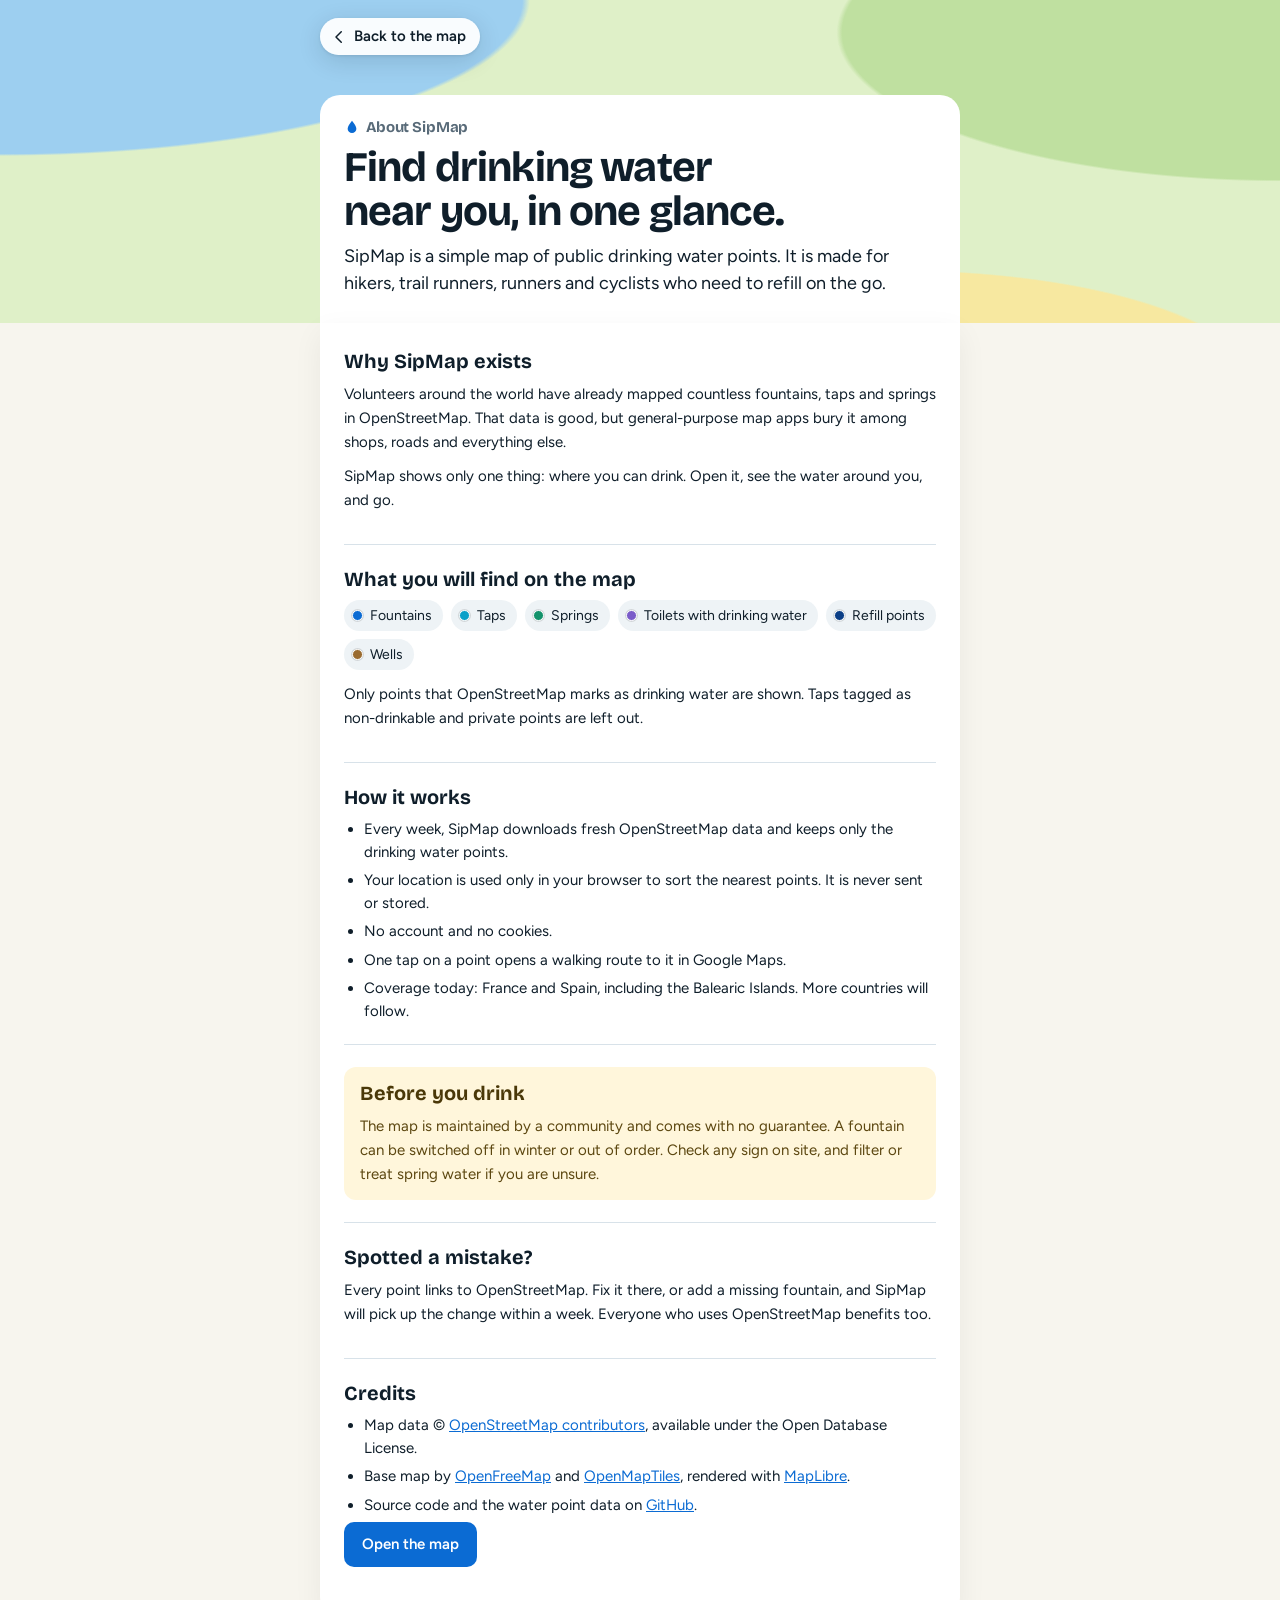
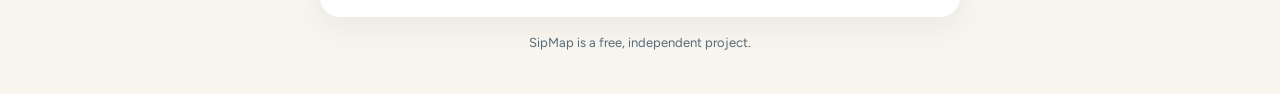
==== site/about.html @ e87b002d "Interface plus épurée : menu (installer, À propos), page About en anglais, crédits discrets ; Action" ====
<!doctype html>
<html lang="en">
<head>
  <meta charset="utf-8">
  <meta name="viewport" content="width=device-width, initial-scale=1, viewport-fit=cover">
  <title>About SipMap</title>
  <meta name="description" content="SipMap shows drinking water points around you on a clean map, using OpenStreetMap data. Built for hikers, trail runners, runners and cyclists.">
  <meta name="theme-color" content="#0b6bd3">
  <link rel="manifest" href="manifest.webmanifest">
  <link rel="icon" href="icon.svg" type="image/svg+xml">
  <link rel="preconnect" href="https://fonts.googleapis.com">
  <link rel="preconnect" href="https://fonts.gstatic.com" crossorigin>
  <link rel="stylesheet" href="https://fonts.googleapis.com/css2?family=Bricolage+Grotesque:opsz,wght@12..96,600;12..96,700&family=Figtree:wght@400;500;600&display=swap">
  <link rel="stylesheet" href="style.css">
  <style>
    /* Page de lecture : une colonne étroite, la carte se devine dans le bandeau du haut. */
    html, body { height: auto; }
    body { overflow: auto; background: var(--paper, #f7f5ee); }
    :root { --paper: #f7f5ee; --forest: #bfe0a0; --sand: #f7e8a0; --water: #9dcff0; }
    .band {
      background:
        radial-gradient(120% 140% at 0% 0%, var(--water) 0 34%, transparent 34.5%),
        radial-gradient(90% 120% at 100% 10%, var(--forest) 0 38%, transparent 38.5%),
        radial-gradient(70% 90% at 70% 120%, var(--sand) 0 40%, transparent 40.5%),
        #dff0c8;
      padding: calc(18px + env(safe-area-inset-top, 0px)) max(16px, env(safe-area-inset-right, 0px)) 0 max(16px, env(safe-area-inset-left, 0px));
    }
    .band-inner { max-width: 640px; margin: 0 auto; }
    .back {
      display: inline-flex;
      align-items: center;
      gap: 6px;
      padding: 8px 14px 8px 10px;
      background: var(--panel);
      border-radius: 999px;
      box-shadow: var(--shadow);
      color: var(--ink);
      font-weight: 600;
      text-decoration: none;
    }
    .back svg { width: 18px; height: 18px; fill: none; stroke: var(--ink); stroke-width: 2; stroke-linecap: round; stroke-linejoin: round; }
    .hero {
      margin-top: 40px;
      padding: 24px 24px 26px;
      background: var(--panel-solid);
      border-radius: 20px 20px 0 0;
    }
    .hero .brand-mark { font-size: 15px; color: var(--muted); }
    .hero .brand-mark svg { width: 16px; height: 16px; }
    h1 {
      margin: 10px 0 10px;
      font: 700 clamp(30px, 7vw, 42px)/1.05 var(--font-display);
      letter-spacing: -0.02em;
      text-wrap: balance;
    }
    .lead { margin: 0; font-size: 18px; line-height: 1.5; color: var(--ink); max-width: 34em; }
    main {
      padding: 0 max(16px, env(safe-area-inset-right, 0px)) calc(40px + env(safe-area-inset-bottom, 0px)) max(16px, env(safe-area-inset-left, 0px));
    }
    .content {
      max-width: 640px;
      margin: 0 auto;
      padding: 4px 24px 28px;
      background: var(--panel-solid);
      border-radius: 0 0 20px 20px;
      box-shadow: 0 10px 30px rgba(15, 30, 42, 0.06);
    }
    section + section { border-top: 1px solid var(--line); }
    section { padding: 22px 0; }
    h2 { margin: 0 0 8px; font: 700 20px/1.25 var(--font-display); }
    p { margin: 0 0 10px; line-height: 1.6; max-width: 62ch; }
    ul { margin: 0; padding-left: 20px; display: grid; gap: 6px; line-height: 1.5; }
    .types { list-style: none; padding: 0; display: flex; flex-wrap: wrap; gap: 8px; margin-top: 4px; }
    .types li {
      display: inline-flex;
      align-items: center;
      gap: 7px;
      padding: 5px 11px 5px 8px;
      background: var(--bg);
      border-radius: 999px;
      font-size: 14px;
    }
    .types .dot { width: 11px; height: 11px; border-width: 1.5px; }
    .warn {
      padding: 14px 16px;
      background: #fff6db;
      border-radius: 12px;
      color: #5c4710;
    }
    .warn h2 { color: #4a3808; }
    .cta {
      display: inline-block;
      margin-top: 6px;
      padding: 12px 18px;
      background: var(--accent);
      color: #fff;
      border-radius: 10px;
      font-weight: 600;
      text-decoration: none;
    }
    .foot { max-width: 640px; margin: 16px auto 0; color: var(--muted); font-size: 13px; text-align: center; }
    .foot a { color: inherit; }
  </style>
</head>
<body>
  <div class="band">
    <div class="band-inner">
      <a class="back" href="./">
        <svg viewBox="0 0 24 24" aria-hidden="true"><path d="M15 5l-7 7 7 7"/></svg>
        Back to the map
      </a>
      <div class="hero">
        <div class="brand-mark">
          <svg viewBox="0 0 24 24" aria-hidden="true"><path d="M12 2.5c3.6 4.6 6.5 8.4 6.5 12A6.5 6.5 0 0 1 5.5 14.5c0-3.6 2.9-7.4 6.5-12z"/></svg>
          <span>About SipMap</span>
        </div>
        <h1>Find drinking water near you, in one glance.</h1>
        <p class="lead">SipMap is a simple map of public drinking water points. It is made for hikers, trail runners, runners and cyclists who need to refill on the go.</p>
      </div>
    </div>
  </div>

  <main>
    <div class="content">
      <section>
        <h2>Why SipMap exists</h2>
        <p>Volunteers around the world have already mapped countless fountains, taps and springs in OpenStreetMap. That data is good, but general-purpose map apps bury it among shops, roads and everything else.</p>
        <p>SipMap shows only one thing: where you can drink. Open it, see the water around you, and go.</p>
      </section>

      <section>
        <h2>What you will find on the map</h2>
        <ul class="types">
          <li><span class="dot" style="background:#0b6bd3"></span>Fountains</li>
          <li><span class="dot" style="background:#0aa0c8"></span>Taps</li>
          <li><span class="dot" style="background:#13926b"></span>Springs</li>
          <li><span class="dot" style="background:#7a5cc9"></span>Toilets with drinking water</li>
          <li><span class="dot" style="background:#0b3f86"></span>Refill points</li>
          <li><span class="dot" style="background:#9a6b2f"></span>Wells</li>
        </ul>
        <p style="margin-top:12px">Only points that OpenStreetMap marks as drinking water are shown. Taps tagged as non-drinkable and private points are left out.</p>
      </section>

      <section>
        <h2>How it works</h2>
        <ul>
          <li>Every week, SipMap downloads fresh OpenStreetMap data and keeps only the drinking water points.</li>
          <li>Your location is used only in your browser to sort the nearest points. It is never sent or stored.</li>
          <li>No account and no cookies.</li>
          <li>One tap on a point opens a walking route to it in Google Maps.</li>
          <li>Coverage today: France and Spain, including the Balearic Islands. More countries will follow.</li>
        </ul>
      </section>

      <section>
        <div class="warn">
          <h2>Before you drink</h2>
          <p style="margin:0">The map is maintained by a community and comes with no guarantee. A fountain can be switched off in winter or out of order. Check any sign on site, and filter or treat spring water if you are unsure.</p>
        </div>
      </section>

      <section>
        <h2>Spotted a mistake?</h2>
        <p>Every point links to OpenStreetMap. Fix it there, or add a missing fountain, and SipMap will pick up the change within a week. Everyone who uses OpenStreetMap benefits too.</p>
      </section>

      <section>
        <h2>Credits</h2>
        <ul>
          <li>Map data © <a href="https://www.openstreetmap.org/copyright" target="_blank" rel="noopener">OpenStreetMap contributors</a>, available under the Open Database License.</li>
          <li>Base map by <a href="https://openfreemap.org" target="_blank" rel="noopener">OpenFreeMap</a> and <a href="https://www.openmaptiles.org/" target="_blank" rel="noopener">OpenMapTiles</a>, rendered with <a href="https://maplibre.org" target="_blank" rel="noopener">MapLibre</a>.</li>
          <li>Source code and the water point data on <a href="https://github.com/P13K/sipmap" target="_blank" rel="noopener">GitHub</a>.</li>
        </ul>
        <a class="cta" href="./">Open the map</a>
      </section>
    </div>
    <p class="foot">SipMap is a free, independent project.</p>
  </main>
</body>
</html>
---- site/style.css ----
/* Interface toujours claire, lisible en plein soleil. Carte plein écran ; l'interface flotte au-dessus en trois éléments : marque, contrôles, liste des plus proches. */
:root {
  --bg: #eef3f6;
  --panel: rgba(255, 255, 255, 0.94);
  --panel-solid: #ffffff;
  --ink: #0f1e2a;
  --muted: #586a78;
  --line: #d8e2e9;
  --accent: #0b6bd3;
  --accent-soft: #e3effc;
  --shadow: 0 6px 24px rgba(15, 30, 42, 0.14), 0 1px 3px rgba(15, 30, 42, 0.1);
  --font-display: "Bricolage Grotesque", "Avenir Next", "Segoe UI", system-ui, sans-serif;
  --font-ui: "Figtree", "Segoe UI", system-ui, -apple-system, sans-serif;
  --radius: 14px;
  color-scheme: light;
}

* { box-sizing: border-box; }
html, body { height: 100%; margin: 0; }
body {
  background: var(--bg);
  color: var(--ink);
  font: 15px/1.4 var(--font-ui);
  -webkit-font-smoothing: antialiased;
  overflow: hidden;
}
[hidden] { display: none !important; }
a { color: var(--accent); }
button { font: inherit; color: inherit; }
:focus-visible { outline: 3px solid var(--accent); outline-offset: 2px; }

#map { position: fixed; inset: 0; }

/* Barre du haut : bouton menu + marque, une seule pastille compacte */
.topbar {
  position: absolute;
  top: calc(10px + env(safe-area-inset-top, 0px));
  left: calc(10px + env(safe-area-inset-left, 0px));
  display: flex;
  align-items: center;
  gap: 2px;
  padding: 4px 14px 4px 4px;
  background: var(--panel);
  backdrop-filter: blur(10px);
  -webkit-backdrop-filter: blur(10px);
  border-radius: 999px;
  box-shadow: var(--shadow);
  z-index: 4;
}
.icon-btn {
  display: grid;
  place-items: center;
  width: 38px;
  height: 38px;
  padding: 0;
  background: none;
  border: 0;
  border-radius: 50%;
  cursor: pointer;
}
.icon-btn:hover, .icon-btn[aria-expanded="true"] { background: var(--accent-soft); }
.icon-btn svg { width: 22px; height: 22px; fill: none; stroke: var(--ink); stroke-width: 2; stroke-linecap: round; }
.brand-mark {
  display: flex;
  align-items: center;
  gap: 6px;
  font: 700 18px/1 var(--font-display);
  letter-spacing: -0.01em;
}
.brand-mark svg { width: 18px; height: 18px; fill: var(--accent); flex: none; }

/* Menu déroulant */
.menu {
  position: absolute;
  top: calc(62px + env(safe-area-inset-top, 0px));
  left: calc(10px + env(safe-area-inset-left, 0px));
  width: min(290px, calc(100% - 20px));
  padding: 6px;
  background: var(--panel-solid);
  border-radius: var(--radius);
  box-shadow: var(--shadow);
  z-index: 5;
  display: grid;
  gap: 2px;
}
.menu-item {
  display: flex;
  align-items: center;
  gap: 12px;
  width: 100%;
  padding: 11px 12px;
  background: none;
  border: 0;
  border-radius: 10px;
  color: var(--ink);
  font-weight: 500;
  font-size: 15px;
  text-align: left;
  text-decoration: none;
  cursor: pointer;
}
.menu-item:hover { background: var(--accent-soft); }
.menu-item svg { width: 20px; height: 20px; flex: none; fill: none; stroke: var(--accent); stroke-width: 1.8; stroke-linecap: round; stroke-linejoin: round; }

/* Fenêtre « Ajouter à l'écran d'accueil » */
.dialog {
  width: min(360px, calc(100% - 32px));
  padding: 20px 20px 16px;
  border: 0;
  border-radius: 18px;
  background: var(--panel-solid);
  color: var(--ink);
  box-shadow: var(--shadow);
}
.dialog::backdrop { background: rgba(15, 30, 42, 0.35); }
.dialog h2 { margin: 0 0 10px; font: 700 19px/1.25 var(--font-display); text-wrap: balance; }
.dialog p { margin: 0 0 10px; color: var(--muted); }
.dialog ol { margin: 0 0 14px; padding-left: 22px; display: grid; gap: 8px; }
.dialog-btn {
  width: 100%;
  padding: 11px;
  background: var(--accent);
  color: #fff;
  border: 0;
  border-radius: 10px;
  font-weight: 600;
  cursor: pointer;
}
.share-glyph { display: inline-block; width: 16px; height: 16px; vertical-align: -3px; fill: none; stroke: var(--accent); stroke-width: 2; stroke-linecap: round; stroke-linejoin: round; }

/* Crédits : une ligne grise discrète tout en bas */
.credits {
  position: absolute;
  left: 0;
  right: 0;
  bottom: 0;
  padding: 0 max(12px, env(safe-area-inset-right, 0px)) calc(3px + env(safe-area-inset-bottom, 0px)) max(12px, env(safe-area-inset-left, 0px));
  font-size: 10.5px;
  line-height: 1.4;
  color: rgba(15, 30, 42, 0.5);
  text-align: right;
  pointer-events: none;
  z-index: 1;
  white-space: nowrap;
  overflow: hidden;
  text-overflow: ellipsis;
}
.credits a { color: inherit; text-decoration: none; pointer-events: auto; }
.credits a:hover { text-decoration: underline; }

/* Contrôles MapLibre */
.maplibregl-ctrl-top-right {
  top: env(safe-area-inset-top, 0px);
  right: env(safe-area-inset-right, 0px);
}
.maplibregl-ctrl-group {
  background: var(--panel-solid);
  border-radius: 12px;
  box-shadow: var(--shadow) !important;
}
.maplibregl-ctrl-group button { width: 40px; height: 40px; }
.maplibregl-ctrl-group button + button { border-top-color: var(--line); }

/* Bandeau d'information */
.notice {
  position: absolute;
  top: calc(64px + env(safe-area-inset-top, 0px));
  left: 50%;
  transform: translateX(-50%);
  width: max-content;
  max-width: calc(100% - 32px);
  padding: 8px 14px;
  background: var(--ink);
  color: var(--bg);
  border-radius: 999px;
  font-size: 13.5px;
  font-weight: 500;
  box-shadow: var(--shadow);
  z-index: 3;
  text-align: center;
}

/* Liste des plus proches */
.sheet {
  position: absolute;
  left: calc(10px + env(safe-area-inset-left, 0px));
  right: calc(10px + env(safe-area-inset-right, 0px));
  bottom: calc(22px + env(safe-area-inset-bottom, 0px));
  max-width: 400px;
  background: var(--panel);
  backdrop-filter: blur(10px);
  -webkit-backdrop-filter: blur(10px);
  border-radius: var(--radius);
  box-shadow: var(--shadow);
  z-index: 2;
  overflow: hidden;
}
.sheet-head {
  display: flex;
  align-items: center;
  gap: 12px;
  width: 100%;
  padding: 12px 14px;
  background: none;
  border: 0;
  text-align: left;
  cursor: pointer;
}
.sheet-heading { display: flex; flex-direction: column; min-width: 0; flex: 1; }
.sheet-title { font: 700 16px/1.2 var(--font-display); }
.sheet-sub { font-size: 12.5px; color: var(--muted); white-space: nowrap; overflow: hidden; text-overflow: ellipsis; }
.sheet-first {
  font-weight: 600;
  font-variant-numeric: tabular-nums;
  color: var(--accent);
  white-space: nowrap;
}
.chevron { width: 20px; height: 20px; fill: none; stroke: var(--muted); stroke-width: 2.2; stroke-linecap: round; transition: transform 0.2s; flex: none; }
.sheet-head[aria-expanded="false"] .chevron { transform: rotate(180deg); }

.sheet-body { border-top: 1px solid var(--line); max-height: min(52vh, 420px); overflow-y: auto; }
.near { list-style: none; margin: 0; padding: 4px 0; }
.near-item {
  display: grid;
  grid-template-columns: 14px 1fr auto;
  align-items: center;
  gap: 12px;
  width: 100%;
  padding: 10px 14px;
  background: none;
  border: 0;
  text-align: left;
  cursor: pointer;
}
.near-item:hover { background: var(--accent-soft); }
.near-name { display: block; font-weight: 600; white-space: nowrap; overflow: hidden; text-overflow: ellipsis; }
.near-type { display: block; font-size: 12.5px; color: var(--muted); }
.near-text { min-width: 0; }
.near-dist { font-weight: 600; font-variant-numeric: tabular-nums; }
.near-empty { padding: 12px 14px; color: var(--muted); font-size: 14px; }

.dot {
  width: 14px;
  height: 14px;
  border-radius: 50%;
  border: 2px solid #fff;
  box-shadow: 0 0 0 1px rgba(0, 0, 0, 0.12);
  flex: none;
}
.legend {
  display: flex;
  flex-wrap: wrap;
  gap: 6px 14px;
  margin: 0;
  padding: 10px 14px 14px;
  list-style: none;
  border-top: 1px solid var(--line);
  font-size: 12.5px;
  color: var(--muted);
}
.legend li { display: flex; align-items: center; gap: 6px; }
.legend .dot { width: 11px; height: 11px; border-width: 1.5px; }

/* Fiche d'un point */
.maplibregl-popup-content {
  background: var(--panel-solid);
  color: var(--ink);
  border-radius: var(--radius);
  box-shadow: var(--shadow);
  padding: 14px 16px 12px;
  font-family: var(--font-ui);
}
.maplibregl-popup-anchor-bottom .maplibregl-popup-tip,
.maplibregl-popup-anchor-bottom-left .maplibregl-popup-tip,
.maplibregl-popup-anchor-bottom-right .maplibregl-popup-tip { border-top-color: var(--panel-solid); }
.maplibregl-popup-anchor-top .maplibregl-popup-tip,
.maplibregl-popup-anchor-top-left .maplibregl-popup-tip,
.maplibregl-popup-anchor-top-right .maplibregl-popup-tip { border-bottom-color: var(--panel-solid); }
.maplibregl-popup-anchor-left .maplibregl-popup-tip { border-right-color: var(--panel-solid); }
.maplibregl-popup-anchor-right .maplibregl-popup-tip { border-left-color: var(--panel-solid); }
.maplibregl-popup-close-button { font-size: 20px; width: 32px; height: 32px; color: var(--muted); border-radius: 0 var(--radius) 0 8px; }

.card-kind {
  display: flex;
  align-items: center;
  gap: 7px;
  font-size: 11.5px;
  font-weight: 600;
  letter-spacing: 0.06em;
  text-transform: uppercase;
  color: var(--muted);
}
.card-kind .dot { width: 10px; height: 10px; border-width: 1.5px; }
.card-title { margin: 4px 24px 2px 0; font: 700 18px/1.2 var(--font-display); text-wrap: balance; }
.card-dist { margin: 0; font-size: 13.5px; color: var(--muted); font-variant-numeric: tabular-nums; }
.card-facts { margin: 10px 0 0; padding: 0; list-style: none; display: grid; gap: 4px; font-size: 14px; }
.card-facts li::before { content: "·"; margin-right: 6px; color: var(--accent); font-weight: 700; }
.card-go {
  display: block;
  margin-top: 12px;
  padding: 10px 14px;
  background: var(--accent);
  color: #fff;
  border-radius: 10px;
  font-weight: 600;
  font-size: 15px;
  text-align: center;
  text-decoration: none;
}
.card-go:hover { filter: brightness(1.08); }
.card-link { display: inline-block; margin-top: 10px; font-size: 13.5px; font-weight: 600; text-decoration: none; }
.card-link:hover { text-decoration: underline; }

@media (min-width: 720px) {
  .sheet { right: auto; width: 380px; }
}
@media (prefers-reduced-motion: reduce) {
  .chevron { transition: none; }
}
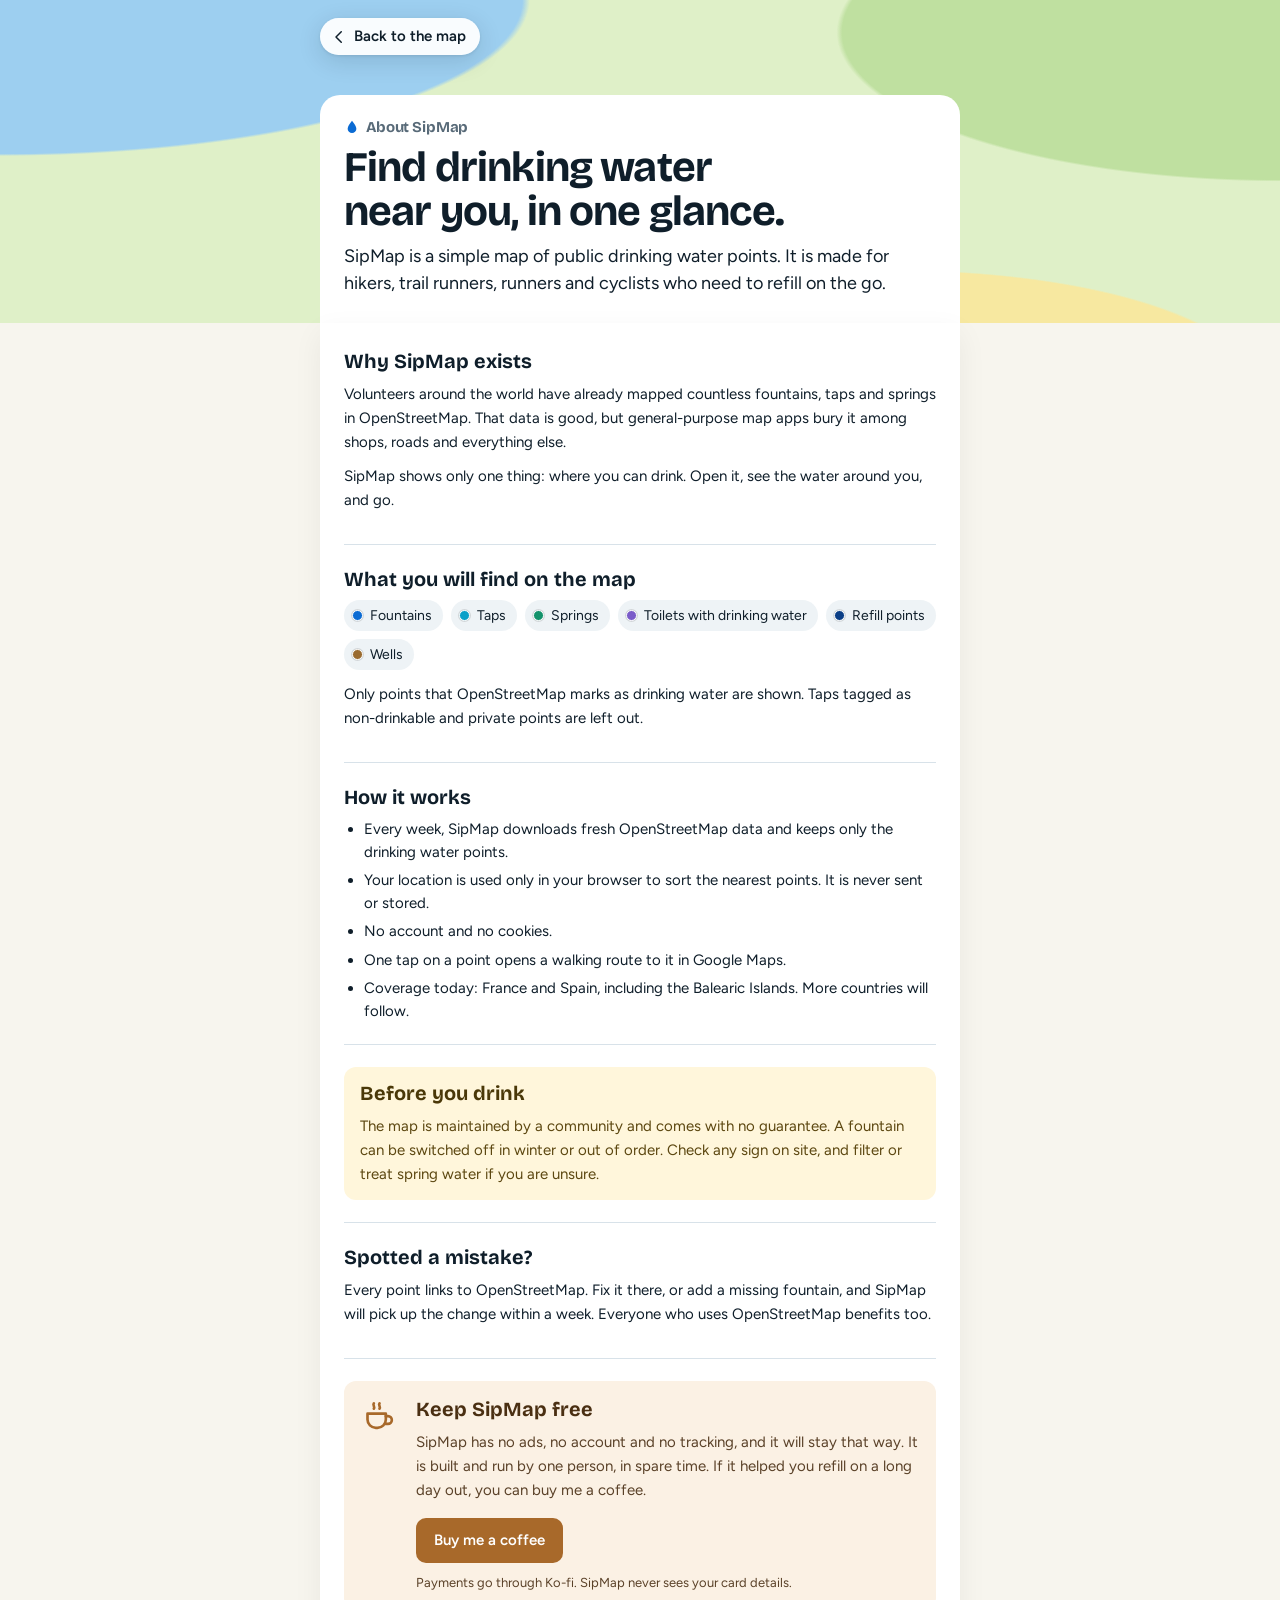
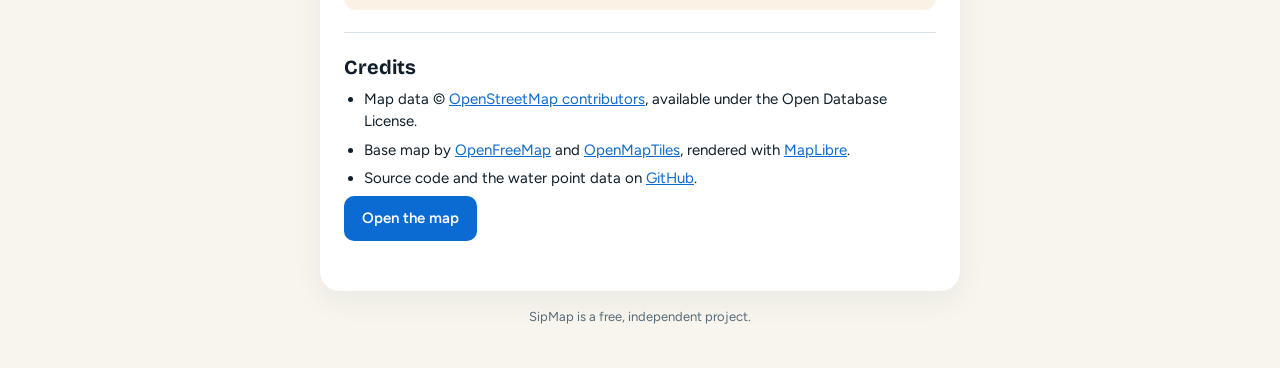
==== commit 6ce6f722: "Interface en anglais, français et espagnol ; lien Ko-fi activé - i18n.js : langue du téléphone (angl" ====
--- a/site/about.html
+++ b/site/about.html
@@ -1,11 +1,20 @@
 <!doctype html>
-<html lang="en">
+<html lang="en" data-i18n-title="aboutTitle">
 <head>
   <meta charset="utf-8">
   <meta name="viewport" content="width=device-width, initial-scale=1, viewport-fit=cover">
   <title>About SipMap</title>
   <meta name="description" content="SipMap shows drinking water points around you on a clean map, using OpenStreetMap data. Built for hikers, trail runners, runners and cyclists.">
   <meta name="theme-color" content="#0b6bd3">
+  <meta property="og:type" content="website">
+  <meta property="og:site_name" content="SipMap">
+  <meta property="og:title" content="About SipMap — drinking water near you">
+  <meta property="og:description" content="Fountains, taps and springs around you on a clean map, straight from OpenStreetMap. For hikers, trail runners and cyclists. Free, no account.">
+  <meta property="og:url" content="https://p13k.github.io/sipmap/about.html">
+  <meta property="og:image" content="https://p13k.github.io/sipmap/og.png">
+  <meta property="og:image:width" content="1200">
+  <meta property="og:image:height" content="630">
+  <meta name="twitter:card" content="summary_large_image">
   <link rel="manifest" href="manifest.webmanifest">
   <link rel="icon" href="icon.svg" type="image/svg+xml">
   <link rel="preconnect" href="https://fonts.googleapis.com">
@@ -98,6 +107,19 @@
       font-weight: 600;
       text-decoration: none;
     }
+    .support {
+      display: flex;
+      gap: 16px;
+      align-items: flex-start;
+      padding: 16px;
+      background: #fbf1e4;
+      border-radius: 12px;
+    }
+    .support-cup { width: 40px; height: 40px; flex: none; fill: none; stroke: #a8692a; stroke-width: 1.6; stroke-linecap: round; stroke-linejoin: round; }
+    .support h2 { color: #4a2f12; }
+    .support p { color: #5a4128; }
+    .cta-coffee { background: #a8692a; }
+    .fine { margin: 10px 0 0; font-size: 13px; color: var(--muted); }
     .foot { max-width: 640px; margin: 16px auto 0; color: var(--muted); font-size: 13px; text-align: center; }
     .foot a { color: inherit; }
   </style>
@@ -107,15 +129,15 @@
     <div class="band-inner">
       <a class="back" href="./">
         <svg viewBox="0 0 24 24" aria-hidden="true"><path d="M15 5l-7 7 7 7"/></svg>
-        Back to the map
+        <span data-i18n="back">Back to the map</span>
       </a>
       <div class="hero">
         <div class="brand-mark">
           <svg viewBox="0 0 24 24" aria-hidden="true"><path d="M12 2.5c3.6 4.6 6.5 8.4 6.5 12A6.5 6.5 0 0 1 5.5 14.5c0-3.6 2.9-7.4 6.5-12z"/></svg>
-          <span>About SipMap</span>
+          <span data-i18n="aboutTitle">About SipMap</span>
         </div>
-        <h1>Find drinking water near you, in one glance.</h1>
-        <p class="lead">SipMap is a simple map of public drinking water points. It is made for hikers, trail runners, runners and cyclists who need to refill on the go.</p>
+        <h1 data-i18n="heroTitle">Find drinking water near you, in one glance.</h1>
+        <p class="lead" data-i18n="heroLead">SipMap is a simple map of public drinking water points. It is made for hikers, trail runners, runners and cyclists who need to refill on the go.</p>
       </div>
     </div>
   </div>
@@ -123,58 +145,72 @@
   <main>
     <div class="content">
       <section>
-        <h2>Why SipMap exists</h2>
-        <p>Volunteers around the world have already mapped countless fountains, taps and springs in OpenStreetMap. That data is good, but general-purpose map apps bury it among shops, roads and everything else.</p>
-        <p>SipMap shows only one thing: where you can drink. Open it, see the water around you, and go.</p>
-      </section>
-
-      <section>
-        <h2>What you will find on the map</h2>
+        <h2 data-i18n="whyTitle">Why SipMap exists</h2>
+        <p data-i18n="why1">Volunteers around the world have already mapped countless fountains, taps and springs in OpenStreetMap. That data is good, but general-purpose map apps bury it among shops, roads and everything else.</p>
+        <p data-i18n="why2">SipMap shows only one thing: where you can drink. Open it, see the water around you, and go.</p>
+      </section>
+
+      <section>
+        <h2 data-i18n="typesTitle">What you will find on the map</h2>
         <ul class="types">
-          <li><span class="dot" style="background:#0b6bd3"></span>Fountains</li>
-          <li><span class="dot" style="background:#0aa0c8"></span>Taps</li>
-          <li><span class="dot" style="background:#13926b"></span>Springs</li>
-          <li><span class="dot" style="background:#7a5cc9"></span>Toilets with drinking water</li>
-          <li><span class="dot" style="background:#0b3f86"></span>Refill points</li>
-          <li><span class="dot" style="background:#9a6b2f"></span>Wells</li>
+          <li><span class="dot" style="background:#0b6bd3"></span><span data-i18n="pl_fontaine">Fountains</span></li>
+          <li><span class="dot" style="background:#0aa0c8"></span><span data-i18n="pl_robinet">Taps</span></li>
+          <li><span class="dot" style="background:#13926b"></span><span data-i18n="pl_source">Springs</span></li>
+          <li><span class="dot" style="background:#7a5cc9"></span><span data-i18n="pl_toilettes">Toilets with drinking water</span></li>
+          <li><span class="dot" style="background:#0b3f86"></span><span data-i18n="pl_remplissage">Refill points</span></li>
+          <li><span class="dot" style="background:#9a6b2f"></span><span data-i18n="pl_puits">Wells</span></li>
         </ul>
-        <p style="margin-top:12px">Only points that OpenStreetMap marks as drinking water are shown. Taps tagged as non-drinkable and private points are left out.</p>
-      </section>
-
-      <section>
-        <h2>How it works</h2>
+        <p style="margin-top:12px" data-i18n="typesNote">Only points that OpenStreetMap marks as drinking water are shown. Taps tagged as non-drinkable and private points are left out.</p>
+      </section>
+
+      <section>
+        <h2 data-i18n="howTitle">How it works</h2>
         <ul>
-          <li>Every week, SipMap downloads fresh OpenStreetMap data and keeps only the drinking water points.</li>
-          <li>Your location is used only in your browser to sort the nearest points. It is never sent or stored.</li>
-          <li>No account and no cookies.</li>
-          <li>One tap on a point opens a walking route to it in Google Maps.</li>
-          <li>Coverage today: France and Spain, including the Balearic Islands. More countries will follow.</li>
+          <li data-i18n="how1">Every week, SipMap downloads fresh OpenStreetMap data and keeps only the drinking water points.</li>
+          <li data-i18n="how2">Your location is used only in your browser to sort the nearest points. It is never sent or stored.</li>
+          <li data-i18n="how3">No account and no cookies.</li>
+          <li data-i18n="how4">One tap on a point opens a walking route to it in Google Maps.</li>
+          <li data-i18n="how5">Coverage today: France and Spain, including the Balearic Islands. More countries will follow.</li>
         </ul>
       </section>
 
       <section>
         <div class="warn">
-          <h2>Before you drink</h2>
-          <p style="margin:0">The map is maintained by a community and comes with no guarantee. A fountain can be switched off in winter or out of order. Check any sign on site, and filter or treat spring water if you are unsure.</p>
+          <h2 data-i18n="warnTitle">Before you drink</h2>
+          <p style="margin:0" data-i18n="warnText">The map is maintained by a community and comes with no guarantee. A fountain can be switched off in winter or out of order. Check any sign on site, and filter or treat spring water if you are unsure.</p>
         </div>
       </section>
 
       <section>
-        <h2>Spotted a mistake?</h2>
-        <p>Every point links to OpenStreetMap. Fix it there, or add a missing fountain, and SipMap will pick up the change within a week. Everyone who uses OpenStreetMap benefits too.</p>
-      </section>
-
-      <section>
-        <h2>Credits</h2>
+        <h2 data-i18n="mistakeTitle">Spotted a mistake?</h2>
+        <p data-i18n="mistakeText">Every point links to OpenStreetMap. Fix it there, or add a missing fountain, and SipMap will pick up the change within a week. Everyone who uses OpenStreetMap benefits too.</p>
+      </section>
+
+      <section data-donate hidden>
+        <div class="support">
+          <svg class="support-cup" viewBox="0 0 24 24" aria-hidden="true"><path d="M4.5 10h11v3.5a5 5 0 0 1-5 5h-1a5 5 0 0 1-5-5z"/><path d="M15.5 11.5h1.3a2.3 2.3 0 0 1 0 4.6h-1.6"/><path d="M8.3 3.8c-.9 1.1.9 2.1 0 3.2M11.7 3.8c-.9 1.1.9 2.1 0 3.2"/></svg>
+          <div>
+            <h2 data-i18n="supportTitle">Keep SipMap free</h2>
+            <p data-i18n="supportText">SipMap has no ads, no account and no tracking, and it will stay that way. It is built and run by one person, in spare time. If it helped you refill on a long day out, you can buy me a coffee.</p>
+            <a class="cta cta-coffee" data-donate-link href="#" target="_blank" rel="noopener" data-i18n="supportBtn">Buy me a coffee</a>
+            <p class="fine" data-i18n="supportFine">Payments go through Ko-fi. SipMap never sees your card details.</p>
+          </div>
+        </div>
+      </section>
+
+      <section>
+        <h2 data-i18n="creditsTitle">Credits</h2>
         <ul>
-          <li>Map data © <a href="https://www.openstreetmap.org/copyright" target="_blank" rel="noopener">OpenStreetMap contributors</a>, available under the Open Database License.</li>
-          <li>Base map by <a href="https://openfreemap.org" target="_blank" rel="noopener">OpenFreeMap</a> and <a href="https://www.openmaptiles.org/" target="_blank" rel="noopener">OpenMapTiles</a>, rendered with <a href="https://maplibre.org" target="_blank" rel="noopener">MapLibre</a>.</li>
-          <li>Source code and the water point data on <a href="https://github.com/P13K/sipmap" target="_blank" rel="noopener">GitHub</a>.</li>
+          <li data-i18n-html="credit1">Map data © <a href="https://www.openstreetmap.org/copyright" target="_blank" rel="noopener">OpenStreetMap contributors</a>, available under the Open Database License.</li>
+          <li data-i18n-html="credit2">Base map by <a href="https://openfreemap.org" target="_blank" rel="noopener">OpenFreeMap</a> and <a href="https://www.openmaptiles.org/" target="_blank" rel="noopener">OpenMapTiles</a>, rendered with <a href="https://maplibre.org" target="_blank" rel="noopener">MapLibre</a>.</li>
+          <li data-i18n-html="credit3">Source code and the water point data on <a href="https://github.com/P13K/sipmap" target="_blank" rel="noopener">GitHub</a>.</li>
         </ul>
-        <a class="cta" href="./">Open the map</a>
+        <a class="cta" href="./" data-i18n="openMap">Open the map</a>
       </section>
     </div>
-    <p class="foot">SipMap is a free, independent project.</p>
+    <p class="foot" data-i18n="foot">SipMap is a free, independent project.</p>
   </main>
+  <script src="i18n.js"></script>
+  <script src="config.js"></script>
 </body>
 </html>
--- a/site/style.css
+++ b/site/style.css
@@ -101,6 +101,13 @@
 }
 .menu-item:hover { background: var(--accent-soft); }
 .menu-item svg { width: 20px; height: 20px; flex: none; fill: none; stroke: var(--accent); stroke-width: 1.8; stroke-linecap: round; stroke-linejoin: round; }
+
+/* « Offrir un café » : séparé des réglages, teinte café discrète */
+.menu-item.coffee { margin-top: 4px; position: relative; }
+.menu-item.coffee::before { content: ""; position: absolute; top: -3px; left: 12px; right: 12px; border-top: 1px solid var(--line); }
+.menu-item.coffee svg { stroke: #a8692a; }
+.menu-item.coffee:hover { background: #fbf1e4; }
+.menu-item small { display: block; margin-top: 1px; font-size: 12.5px; font-weight: 400; color: var(--muted); }
 
 /* Fenêtre « Ajouter à l'écran d'accueil » */
 .dialog {
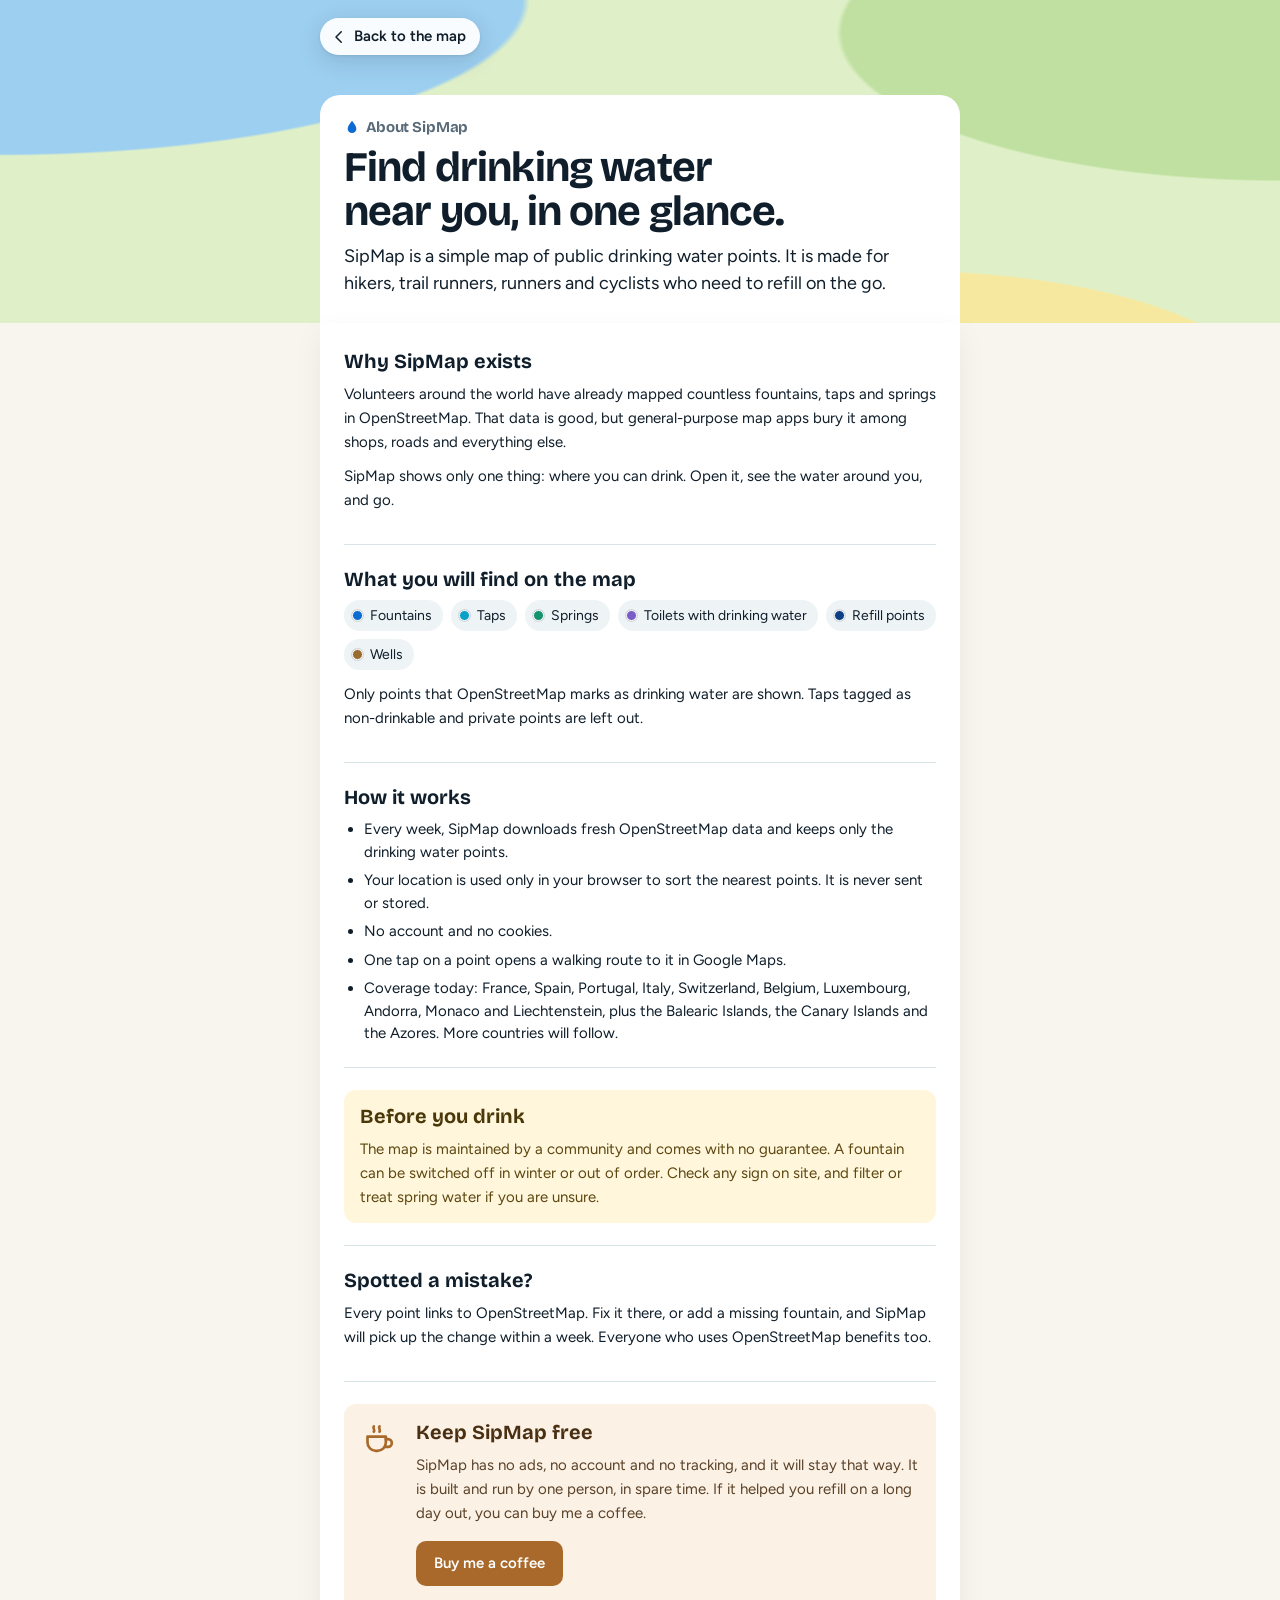
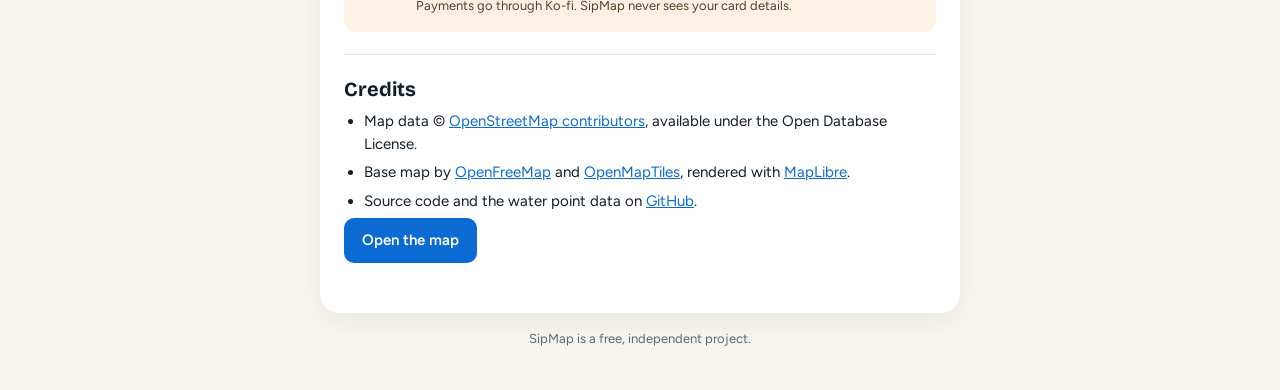
==== commit c5d4bee0: "Couverture : Italie, Portugal (+ Açores), Suisse, Belgique, Canaries et micro-États voisins - REGION" ====
--- a/site/about.html
+++ b/site/about.html
@@ -170,7 +170,7 @@
           <li data-i18n="how2">Your location is used only in your browser to sort the nearest points. It is never sent or stored.</li>
           <li data-i18n="how3">No account and no cookies.</li>
           <li data-i18n="how4">One tap on a point opens a walking route to it in Google Maps.</li>
-          <li data-i18n="how5">Coverage today: France and Spain, including the Balearic Islands. More countries will follow.</li>
+          <li data-i18n="how5">Coverage today: France, Spain, Portugal, Italy, Switzerland, Belgium, Luxembourg, Andorra, Monaco and Liechtenstein, plus the Balearic Islands, the Canary Islands and the Azores. More countries will follow.</li>
         </ul>
       </section>
 
